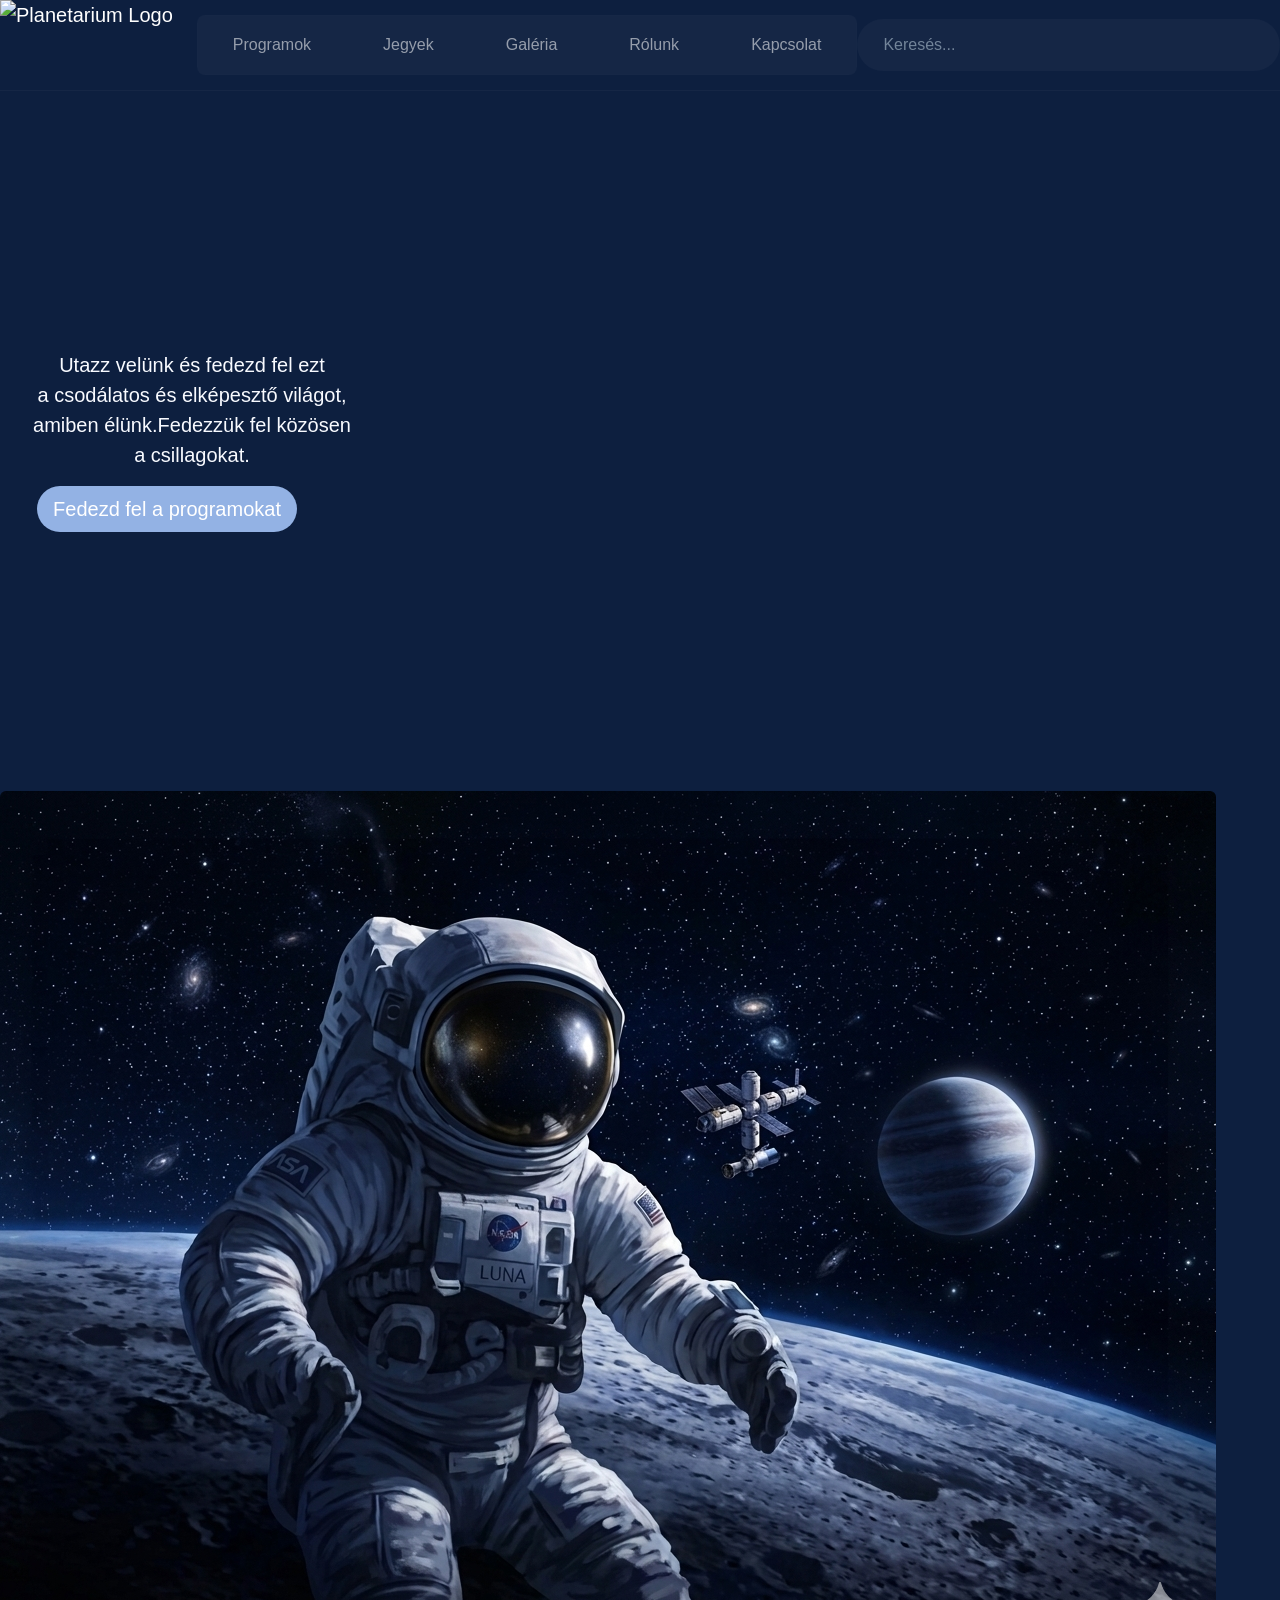
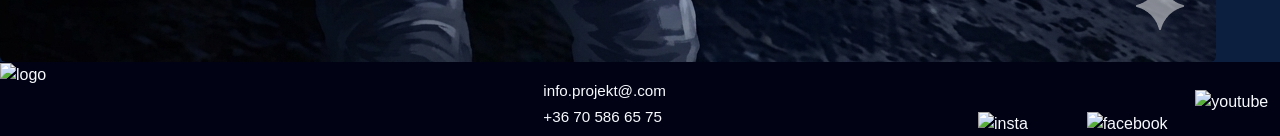
==== index.html @ 1b6577f7 "index" ====
<!DOCTYPE html>
<html lang="hu">
<head>
    <meta charset="UTF-8">
    <meta name="viewport" content="width=device-width, initial-scale=1.0">
    <meta http-equiv="X-UA-Compatible" content="ie=edge">
    <title>Planetarium - Fedezd fel az univerzumot</title>
    <link href="https://cdn.jsdelivr.net/npm/bootstrap@5.3.0/dist/css/bootstrap.min.css" rel="stylesheet">
    <link rel="stylesheet" href="header.css">
    <link rel="stylesheet" href="footer.css">
    <link rel="stylesheet" href="index.css">
    <style>
       
    </style>
</head>
<body>


<header class="site-header">
    <nav class="navbar navbar-expand-xl navbar-dark custom-navbar py-0">
        <div class="container-fluid px-0">
            
            <a class="navbar-brand me-4 py-0" href="index.html">
                <img src="logo.png" alt="Planetarium Logo" class="logo-img">
            </a>

            <button class="navbar-toggler" type="button" data-bs-toggle="collapse" data-bs-target="#planetariumNav" aria-controls="planetariumNav" aria-expanded="false" aria-label="Toggle navigation">
                <span class="navbar-toggler-icon"></span>
            </button>

            <div class="collapse navbar-collapse" id="planetariumNav">
                
                <ul class="navbar-nav nav-block-links me-auto mb-3 mb-xl-0">
                    <li class="nav-item">
                        <a class="nav-link" href="programok.html">Programok</a>
                    </li>
                    <li class="nav-item">
                        <a class="nav-link" href="jegyek.html">Jegyek</a>
                    </li>
                    <li class="nav-item">
                        <a class="nav-link" href="galéria.html">Galéria</a>
                    </li>
                    <li class="nav-item">
                        <a class="nav-link" href="rólunk.html">Rólunk</a>
                    </li>
                    <li class="nav-item">
                        <a class="nav-link" href="kapcsolat.html">Kapcsolat</a>
                    </li>
                </ul>

                <form class="d-flex search-block" role="search">
                    <input class="form-control custom-search-input" type="search" placeholder="Keresés..." aria-label="Search">
                </form>

            </div>
            
        </div>
    </nav>
</header>
<div>
    <div class="container-fluid"  id="hero"> 
        <div class="row">
            <div class="col-lg-6" id="hero-text">  
                <p class="lead">Utazz velünk és fedezd fel ezt <br> a csodálatos és elképesztő világot,<br> amiben élünk.Fedezzük fel közösen <br> a csillagokat.</p>
                <a href="programok.html" class="btn btn-primary btn-lg" id="gomb">Fedezd fel a programokat</a>
            </div>
            <div class="col-lg-6">
                
            </div>
        </div>
    </div>
</div>
<div>

<img src="imgek/urhajos.png" alt="Planetarium" class="img-fluid rounded" id="kép">

</div>


<footer>
    <div class="row">
        <div class="col-lg-5">
            <img src="logo.png" alt="logo" style="height: 135px;">
        </div>
        <div class="col-lg-4">
            <h1 style="color: #F8FAFF; margin-top: 20px; font-size: 0.95rem;">info.projekt@.com</h1>
            <h1 style="color: #F8FAFF; font-size: 0.95rem;">+36 70 586 65 75</h1>
        </div>
        <div class="col-lg-1">
            <img src="Weboldal/insta.png" alt="insta" style="height: 80px; margin-top: 50px;">
        </div>
        <div class="col-lg-1">
            <img src="Weboldal/facebook.png" alt="facebook" style="height: 80px; margin-top: 50px;">
        </div>
        <div class="col-lg-1">
            <img src="Weboldal/youtube.png" alt="youtube" style="height: 120px; margin-top: 28px;">
        </div>
    </div>
</footer>

<script src="https://cdn.jsdelivr.net/npm/bootstrap@5.3.0/dist/js/bootstrap.bundle.min.js"></script>
</body>
</html>
---- header.css ----
.site-header {
    background-color: #0D1F3F ; 
    width: 100%;
}

.custom-navbar {
    padding-top: 0.75rem;
    padding-bottom: 0.75rem;
    border-bottom: 1px solid rgba(255, 255, 255, 0.03);
}


.logo-img {
    height: 90px;
    width: auto;
    display: block;
}


.nav-block-links {
    background-color: rgba(255, 255, 255, 0.03);
    padding: 10px 28px;
    border-radius: 8px;
    display: flex;
    align-items: center;
    gap: 3.5rem;
    box-shadow: inset 0 0 0 1px rgba(255,255,255,0.005);
}f9 


.custom-navbar .navbar-nav .nav-link {
    color: #9FB0C8;
    font-size: 1.1rem;
    font-weight: 500;
    transition: color 0.18s ease-in-out, background 0.18s ease-in-out;
    padding: 0.4rem 0.6rem;
    border-radius: 6px;
}

.custom-navbar .navbar-nav .nav-link:hover {
    color: #ffffff;
}


.search-block {
    background-color: rgba(255, 255, 255, 0.03);
    padding: 8px 16px;
    border-radius: 40px;
    width: 100%;
    max-width: 500px;
}


.custom-search-input {
    background: transparent !important;
    border: none !important;
    color: #ffffff !important;
    font-size: 1rem;
    box-shadow: none !important;
    padding-left: 10px;
}


.custom-search-input::placeholder {
    color: #728499;
    opacity: 1;
}


@media (max-width: 1199.98px) {
    .navbar-collapse {
        padding-top: 1.5rem;
    }
    
    
    .nav-block-links {
        background-color: transparent;
        flex-direction: column;
        gap: 1rem;
        padding: 0;
        margin-bottom: 1.5rem;
    }
    
    .search-block {
        max-width: 100%;
        background-color: rgba(255, 255, 255, 0.06);
    }
}

/* Remove default body margin so navbar content can sit flush */
body {
    margin: 0;
}
---- footer.css ----
body {
    display: flex;
    flex-direction: column;
    min-height: 100vh; 
    margin: 0;
}


footer {
    margin-top: auto;
    background-color: #010314;
    width: 100%;
    overflow-x: hidden; 
}

#logofoot {
    height: 100px; 
    width: auto;
}

.infoka, .infokb {
    color: #F8FAFF;
    font-size: 25px; 
    margin: 0; 
    line-height: 1.5;
}

#minket {
    color: #F8FAFF;
    font-size: 25px;
    margin-bottom: 8px; 
}

.ify {
    height: 45px; 
    margin-left: 12px; 
}
---- index.css ----
body {
            margin: 0;
            padding: 0;
            background-color: #0D1F3F;
            color: #F8FAFF;
            font-family: 'Segoe UI', Tahoma, Geneva, Verdana, sans-serif;
        }

#gomb{
    background-color: #93B2E4;
    border: #93B2E4;
    border-radius: 25px;
    margin-right: 50px;
}
#hero{
    width: 100%;
    background-image: url(imgek/fohatter.png); 
    background-size: cover;
    position: relative;
    height: 700px;
    background-position: center center;
    background-repeat: no-repeat;

}
#hero.container{
    margin: 0 !important;
    padding: 0 !important;
    width: 100% !important;
}
#hero-text{
    position: absolute;
    top: 50%;
    left: 15%;
    transform: translate(-50%, -50%);
    text-align: center;
    color: #F8FAFF;

}
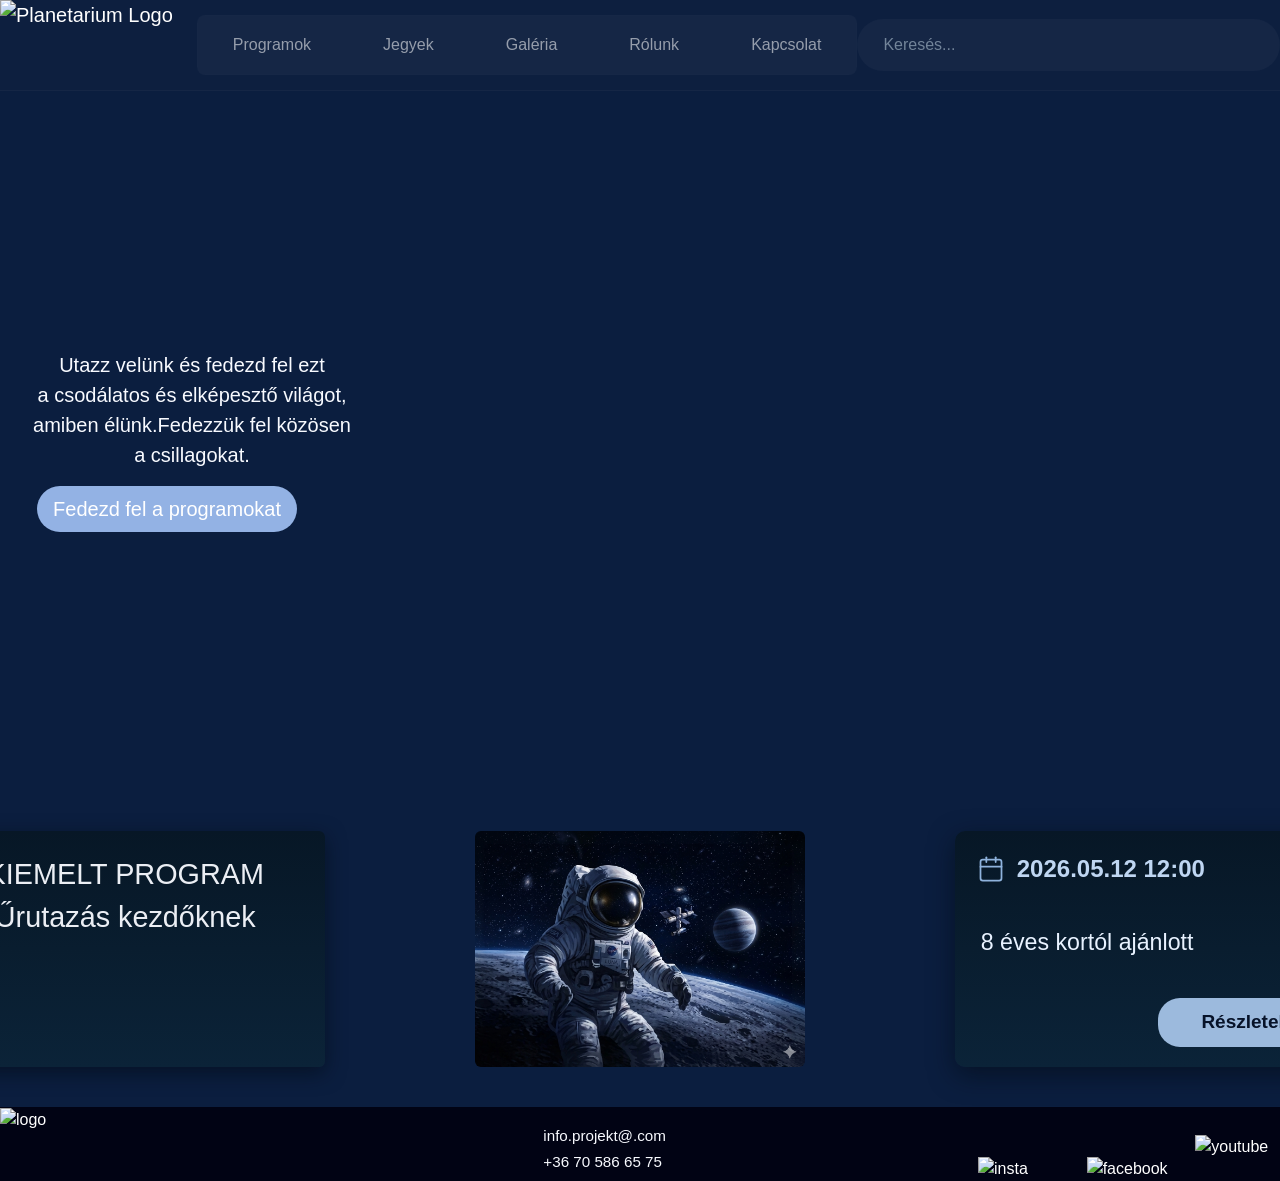
==== commit d61d7376: "html" ====
--- a/index.html
+++ b/index.html
@@ -70,10 +70,22 @@
         </div>
     </div>
 </div>
-<div>
-
-<img src="imgek/urhajos.png" alt="Planetarium" class="img-fluid rounded" id="kép">
-
+<div class="image-wrapper">
+    <div class="badge-left">
+        <div class="badge-sub">KIEMELT PROGRAM</div>
+        <div class="badge-sub">Űrutazás kezdőknek</div>
+    </div>
+    <img src="imgek/urhajos.png" alt="Planetarium" class="img-fluid rounded" id="kép">
+        <div class="badge-right">
+            <div class="badge-right-top">
+                <svg class="calendar-icon" xmlns="http://www.w3.org/2000/svg" width="28" height="28" viewBox="0 0 24 24" fill="none" stroke="#8FB3DD" stroke-width="1.5" stroke-linecap="round" stroke-linejoin="round"><rect x="3" y="4" width="18" height="18" rx="2" ry="2"></rect><line x1="16" y1="2" x2="16" y2="6"></line><line x1="8" y1="2" x2="8" y2="6"></line><line x1="3" y1="10" x2="21" y2="10"></line></svg>
+                <div class="badge-right-date">2026.05.12 12:00</div>
+            </div>
+            <div class="badge-right-body">8 éves kortól ajánlott</div>
+            <div class="badge-right-bottom">
+                <a href="programok.html" class="detail-btn">Részletek</a>
+            </div>
+        </div>
 </div>
 
 
--- a/index.css
+++ b/index.css
@@ -35,4 +35,206 @@
     text-align: center;
     color: #F8FAFF;
 
+}
+.image-wrapper{
+    position: relative;
+    width: fit-content;
+    margin: 40px auto;
+}
+
+#kép{
+    display: block;
+    height: 236px;
+    width: auto;
+}
+
+.badge-left{
+    position: absolute;
+    left: -550px;
+    top: 50%;
+    transform: translateY(-50%);
+    background: linear-gradient(180deg, #071726 0%, #0b2338 100%);
+    padding: 22px 28px;
+    color: #F8FAFF;
+    text-align: center;
+    border-radius: 6px;
+    box-shadow: 0 6px 20px rgba(3,12,22,0.6);
+    min-width: 400px;
+    height: 236px;
+}
+.badge-left .badge-title{
+    font-weight: 700;
+    letter-spacing: 2px;
+    margin-bottom: 6px;
+    font-size: 2.05rem;
+}
+.badge-left .badge-sub{
+    font-size: 1.80rem;
+    opacity: 0.95;
+}
+
+/* Right side overlay card */
+.badge-right{
+    position: absolute;
+    right: -550px;
+    top: 50%;
+    transform: translateY(-50%);
+    background: linear-gradient(180deg, #071726 0%, #0b2338 100%);
+    padding: 20px 22px;
+    color: #F8FAFF;
+    border-radius: 10px;
+    box-shadow: 0 8px 26px rgba(3,12,22,0.6);
+    width: 400px;
+    height: 236px;
+    display: flex;
+    flex-direction: column;
+    justify-content: space-between;
+    align-items: center;
+}
+.badge-right-top{
+    display: flex;
+    gap: 12px;
+    align-items: center;
+    width: 100%;
+}
+.calendar-icon{flex:0 0 28px}
+.badge-right-date{
+    color: #BFD6F2;
+    font-weight: 600;
+    font-size: 1.5rem;
+}
+.badge-right-body{
+    color: #E8F2FF;
+    font-size: 1.45rem;
+    text-align: left;
+    width: 100%;
+    padding: 6px 4px;
+}
+.detail-btn{
+    display: inline-flex;
+    justify-content: center;
+    align-items: center;
+    text-align: center;
+    background-color: #93B2E4;
+    color: #f0f1f3;
+    padding: 10px 22px;
+    border-radius: 22px;
+    text-decoration: none;
+    font-weight: 600;    font-size: 19px;    margin: 0;
+    width: 175px;
+}
+
+.badge-right-bottom{
+    width: 100%;
+    display: flex;
+    justify-content: flex-end;
+}
+
+@media (max-width: 900px){
+    .badge-left{
+        position: static;
+        transform: none;
+        margin-bottom: 12px;
+        left: 0;
+        width: auto;
+    }
+    .image-wrapper{display:block; text-align:center}
+    .badge-right{position: static; transform:none; margin-top:12px; right:0; width:auto}
+    .badge-right-top{flex-direction:row; gap:8px}
+    .badge-right-top .detail-btn{margin-left:8px}
+}
+/* Globális háttérszín az oldalnak */
+body {
+    background-color: #0b1e3f; /* Képen látható sötétkék alap */
+    color: #ffffff;
+    font-family: sans-serif;
+}
+
+/* Főcímek */
+.program-main-title {
+    font-size: 2.5rem;
+    font-weight: 500;
+    letter-spacing: 2px;
+    color: #ffffff;
+    margin-bottom: 10px;
+}
+
+.program-subtitle {
+    color: #a2b7d4;
+    font-size: 1.1rem;
+}
+
+/* Program Kártyák alapstílusa */
+.program-card {
+    background-color: #071329; /* Sötétebb kártya háttér */
+    border: 1px solid rgba(143, 179, 221, 0.15);
+    border-radius: 12px;
+    box-shadow: 0 4px 20px rgba(0, 0, 0, 0.4);
+    transition: transform 0.2s ease;
+}
+
+.program-card:hover {
+    transform: translateY(-2px);
+}
+
+/* Kártyán belüli képek méretezése */
+.program-image img {
+    width: 240px;
+    height: 140px;
+    object-fit: cover;
+    display: block;
+}
+
+/* Szövegek a kártyán belül */
+.program-info h2 {
+    font-size: 1.4rem;
+    color: #ffffff;
+    font-weight: 500;
+    margin-bottom: 8px;
+}
+
+.program-info p {
+    color: #9cb3d0;
+    font-size: 0.95rem;
+    margin-bottom: 0;
+}
+
+/* Meta adatok (időpont, korhatár) */
+.meta-item {
+    color: #ffffff;
+    font-size: 0.95rem;
+}
+
+/* Világoskék "Tovább" gomb */
+.detail-btn {
+    background-color: #9cbadd;
+    color: #071329 !important;
+    font-weight: bold;
+    text-decoration: none;
+    display: inline-block;
+    transition: background-color 0.2s ease, transform 0.1s ease;
+}
+
+.detail-btn:hover {
+    background-color: #b7cfe7;
+    transform: scale(1.03);
+}
+
+/* Reszponzív nézet mobilra */
+@media (max-width: 767.98px) {
+    .program-card {
+        flex-direction: column !important;
+        text-align: center;
+    }
+    .program-image img {
+        width: 100%;
+        max-width: 280px;
+        height: auto;
+    }
+    .program-meta {
+        justify-content: center;
+    }
+    .w-100-mobile {
+        width: 100%;
+    }
 }
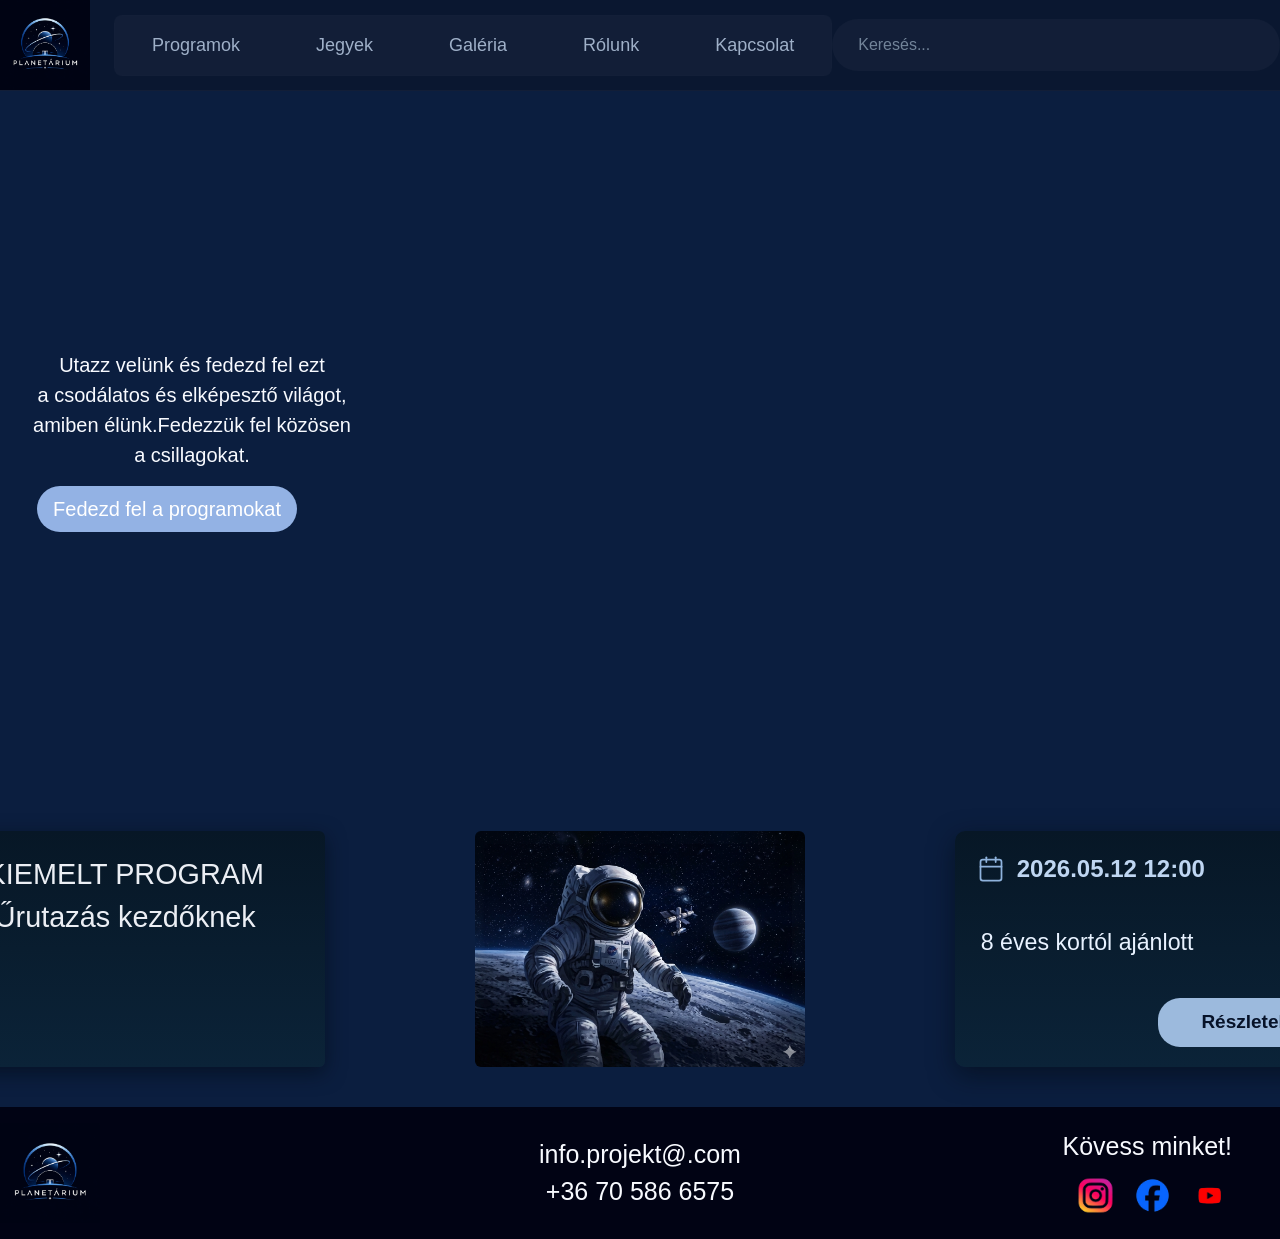
==== commit f0cbdbcc: "Add files via upload" ====
--- a/index.html
+++ b/index.html
@@ -9,54 +9,52 @@
     <link rel="stylesheet" href="header.css">
     <link rel="stylesheet" href="footer.css">
     <link rel="stylesheet" href="index.css">
-    <style>
-       
-    </style>
 </head>
 <body>
 
 
-<header class="site-header">
-    <nav class="navbar navbar-expand-xl navbar-dark custom-navbar py-0">
-        <div class="container-fluid px-0">
-            
-            <a class="navbar-brand me-4 py-0" href="index.html">
-                <img src="logo.png" alt="Planetarium Logo" class="logo-img">
-            </a>
+    <header class="site-header">
+        <nav class="navbar navbar-expand-xl navbar-dark custom-navbar py-0">
+            <div class="container-fluid px-0 fekbar">
+                
+                <a class="navbar-brand me-4 py-0" href="index.html">
+                    <img src="imgek/logo.png" alt="Planetarium Logo" class="logo-img">
+                </a>
+    
+                <button class="navbar-toggler" type="button" data-bs-toggle="collapse" data-bs-target="#planetariumNav" aria-controls="planetariumNav" aria-expanded="false" aria-label="Toggle navigation">
+                    <span class="navbar-toggler-icon"></span>
+                </button>
+    
+                <div class="collapse navbar-collapse" id="planetariumNav">
+                    
+                    <ul class="navbar-nav nav-block-links me-auto mb-3 mb-xl-0 navbarkicsi">
+                        <li class="nav-item">
+                            <a class="nav-link" href="programok.html">Programok</a>
+                        </li>
+                        <li class="nav-item">
+                            <a class="nav-link" href="jegyek.html">Jegyek</a>
+                        </li>
+                        <li class="nav-item">
+                            <a class="nav-link" href="galéria.html">Galéria</a>
+                        </li>
+                        <li class="nav-item">
+                            <a class="nav-link" href="rólunk.html">Rólunk</a>
+                        </li>
+                        <li class="nav-item">
+                            <a class="nav-link" href="kapcsolat.html">Kapcsolat</a>
+                        </li>
+                    </ul>
+    
+                    <form class="d-flex search-block kereso" role="search">
+                        <input class="form-control custom-search-input" type="search" placeholder="Keresés..." aria-label="Search">
+                    </form>
+    
+                </div>
+                
+            </div>
+        </nav>
+    </header>
 
-            <button class="navbar-toggler" type="button" data-bs-toggle="collapse" data-bs-target="#planetariumNav" aria-controls="planetariumNav" aria-expanded="false" aria-label="Toggle navigation">
-                <span class="navbar-toggler-icon"></span>
-            </button>
-
-            <div class="collapse navbar-collapse" id="planetariumNav">
-                
-                <ul class="navbar-nav nav-block-links me-auto mb-3 mb-xl-0">
-                    <li class="nav-item">
-                        <a class="nav-link" href="programok.html">Programok</a>
-                    </li>
-                    <li class="nav-item">
-                        <a class="nav-link" href="jegyek.html">Jegyek</a>
-                    </li>
-                    <li class="nav-item">
-                        <a class="nav-link" href="galéria.html">Galéria</a>
-                    </li>
-                    <li class="nav-item">
-                        <a class="nav-link" href="rólunk.html">Rólunk</a>
-                    </li>
-                    <li class="nav-item">
-                        <a class="nav-link" href="kapcsolat.html">Kapcsolat</a>
-                    </li>
-                </ul>
-
-                <form class="d-flex search-block" role="search">
-                    <input class="form-control custom-search-input" type="search" placeholder="Keresés..." aria-label="Search">
-                </form>
-
-            </div>
-            
-        </div>
-    </nav>
-</header>
 <div>
     <div class="container-fluid"  id="hero"> 
         <div class="row">
@@ -89,24 +87,27 @@
 </div>
 
 
-<footer>
-    <div class="row">
-        <div class="col-lg-5">
-            <img src="logo.png" alt="logo" style="height: 135px;">
+<footer class="mt-auto py-4 py-lg-3 footervoltam">
+    <div class="row align-items-center m-0 g-0 text-center text-lg-start">
+        
+        <div class="col-12 col-lg-4 p-0 mb-4 mb-lg-0">
+            <a href="index.html"><img src="imgek/logo.png" alt="logo" id="logofoot"></a>
         </div>
-        <div class="col-lg-4">
-            <h1 style="color: #F8FAFF; margin-top: 20px; font-size: 0.95rem;">info.projekt@.com</h1>
-            <h1 style="color: #F8FAFF; font-size: 0.95rem;">+36 70 586 65 75</h1>
+
+        <div class="col-12 col-lg-4 text-center mb-4 mb-lg-0">
+            <div class="infoka">info.projekt@.com</div>
+            <div class="infokb">+36 70 586 6575</div>
         </div>
-        <div class="col-lg-1">
-            <img src="Weboldal/insta.png" alt="insta" style="height: 80px; margin-top: 50px;">
+
+        <div class="col-12 col-lg-4 text-lg-end pe-lg-5">
+            <div id="minket">Kövess minket!</div> 
+            <div class="social-icons d-flex justify-content-center justify-content-lg-end">
+                <a href="https://www.instagram.com/rlevi"><img src="imgek/insta.png" alt="insta" class="ify"></a>
+                <a href="https://www.facebook.com/levente.roka.79"><img src="imgek/facebook.png" alt="facebook" class="ify"></a>
+                <a href="https://www.youtube.com/@aijsiYT"><img src="imgek/youtube.png" alt="youtube" class="ify"></a>
+            </div>
         </div>
-        <div class="col-lg-1">
-            <img src="Weboldal/facebook.png" alt="facebook" style="height: 80px; margin-top: 50px;">
-        </div>
-        <div class="col-lg-1">
-            <img src="Weboldal/youtube.png" alt="youtube" style="height: 120px; margin-top: 28px;">
-        </div>
+
     </div>
 </footer>
 
--- a/header.css
+++ b/header.css
@@ -1,12 +1,12 @@
 
 .site-header {
-    background-color: #0D1F3F ; 
+    background-color: #0A1730 ; 
     width: 100%;
 }
 
 .custom-navbar {
-    padding-top: 0.75rem;
-    padding-bottom: 0.75rem;
+    padding-top: 12px;
+    padding-bottom: 12px;
     border-bottom: 1px solid rgba(255, 255, 255, 0.03);
 }
 
@@ -24,17 +24,17 @@
     border-radius: 8px;
     display: flex;
     align-items: center;
-    gap: 3.5rem;
+    gap: 56px;
     box-shadow: inset 0 0 0 1px rgba(255,255,255,0.005);
-}f9 
+}
 
 
 .custom-navbar .navbar-nav .nav-link {
     color: #9FB0C8;
-    font-size: 1.1rem;
+    font-size: 18px;
     font-weight: 500;
     transition: color 0.18s ease-in-out, background 0.18s ease-in-out;
-    padding: 0.4rem 0.6rem;
+    padding: 7px 10px;
     border-radius: 6px;
 }
 
@@ -56,7 +56,7 @@
     background: transparent !important;
     border: none !important;
     color: #ffffff !important;
-    font-size: 1rem;
+    font-size: 16őx;
     box-shadow: none !important;
     padding-left: 10px;
 }
@@ -70,16 +70,16 @@
 
 @media (max-width: 1199.98px) {
     .navbar-collapse {
-        padding-top: 1.5rem;
+        padding-top: 24px;
     }
     
     
     .nav-block-links {
         background-color: transparent;
         flex-direction: column;
-        gap: 1rem;
+        gap: 16px;
         padding: 0;
-        margin-bottom: 1.5rem;
+        margin-bottom: 24px;
     }
     
     .search-block {
@@ -88,7 +88,6 @@
     }
 }
 
-/* Remove default body margin so navbar content can sit flush */
 body {
     margin: 0;
 }
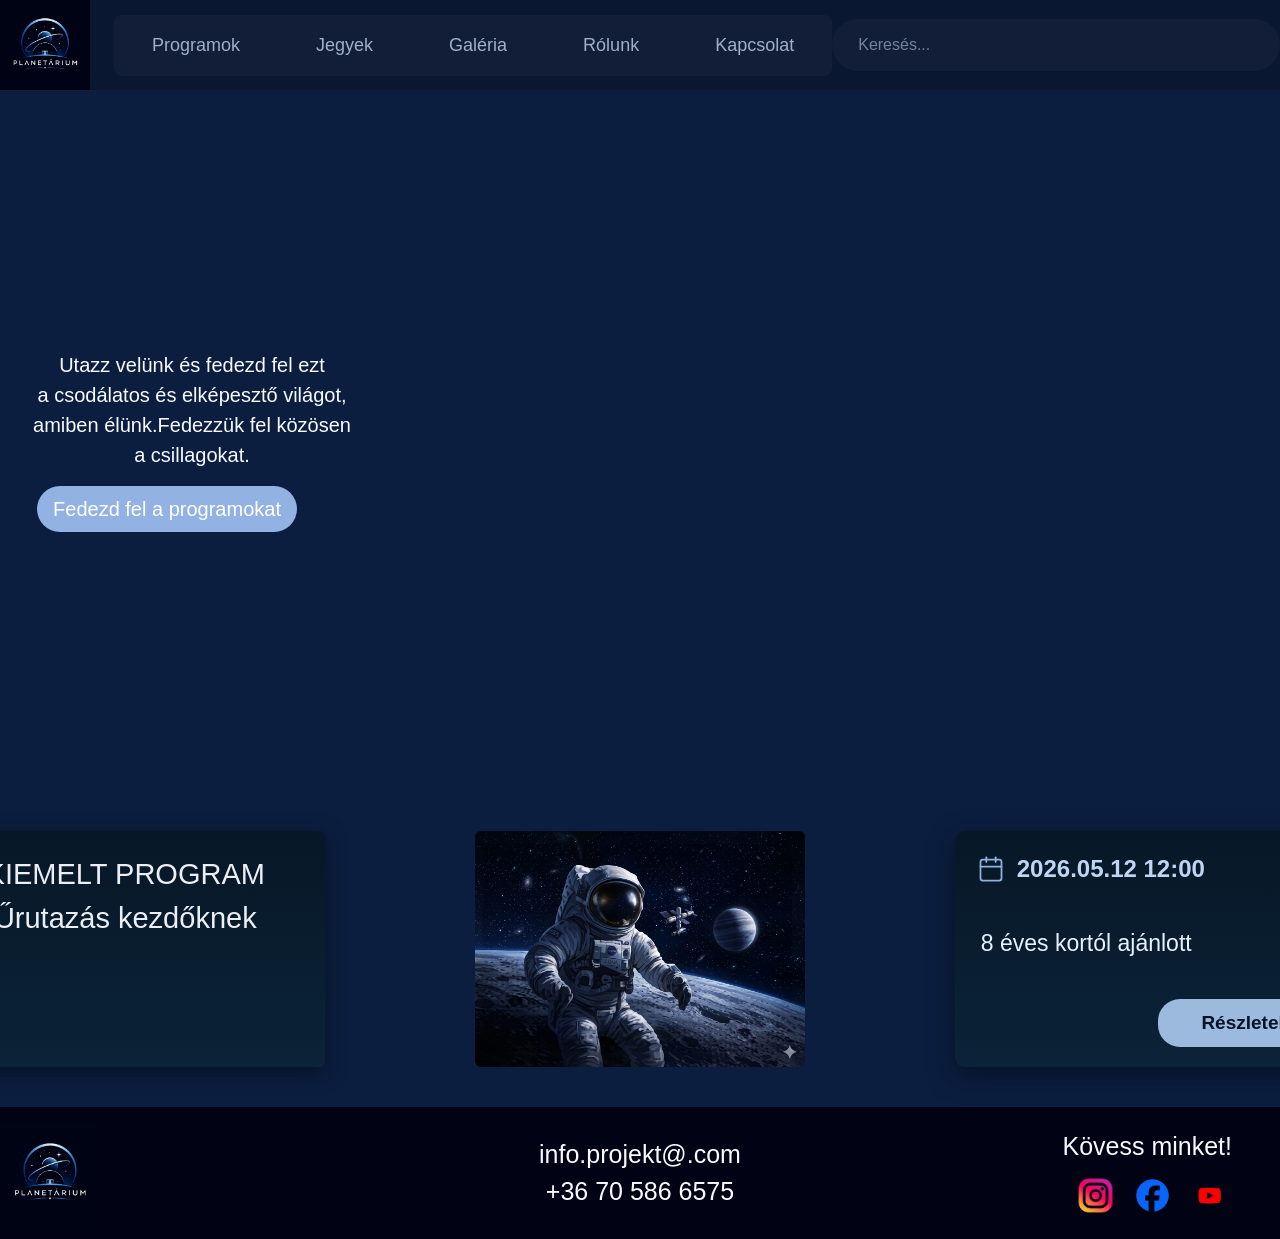
==== commit c4948928: "Add files via upload" ====
--- a/index.html
+++ b/index.html
@@ -35,10 +35,10 @@
                             <a class="nav-link" href="jegyek.html">Jegyek</a>
                         </li>
                         <li class="nav-item">
-                            <a class="nav-link" href="galéria.html">Galéria</a>
+                            <a class="nav-link" href="galeria.html">Galéria</a>
                         </li>
                         <li class="nav-item">
-                            <a class="nav-link" href="rólunk.html">Rólunk</a>
+                            <a class="nav-link" href="rolunk.html">Rólunk</a>
                         </li>
                         <li class="nav-item">
                             <a class="nav-link" href="kapcsolat.html">Kapcsolat</a>
--- a/index.css
+++ b/index.css
@@ -66,14 +66,14 @@
     font-weight: 700;
     letter-spacing: 2px;
     margin-bottom: 6px;
-    font-size: 2.05rem;
+    font-size: 33px;
 }
 .badge-left .badge-sub{
-    font-size: 1.80rem;
+    font-size: 29px;
     opacity: 0.95;
 }
 
-/* Right side overlay card */
+
 .badge-right{
     position: absolute;
     right: -550px;
@@ -101,11 +101,11 @@
 .badge-right-date{
     color: #BFD6F2;
     font-weight: 600;
-    font-size: 1.5rem;
+    font-size: 24px;
 }
 .badge-right-body{
     color: #E8F2FF;
-    font-size: 1.45rem;
+    font-size: 23px;
     text-align: left;
     width: 100%;
     padding: 6px 4px;
@@ -143,16 +143,16 @@
     .badge-right-top{flex-direction:row; gap:8px}
     .badge-right-top .detail-btn{margin-left:8px}
 }
-/* Globális háttérszín az oldalnak */
+
 body {
-    background-color: #0b1e3f; /* Képen látható sötétkék alap */
+    background-color: #0b1e3f; 
     color: #ffffff;
     font-family: sans-serif;
 }
 
-/* Főcímek */
+
 .program-main-title {
-    font-size: 2.5rem;
+    font-size: 40px;
     font-weight: 500;
     letter-spacing: 2px;
     color: #ffffff;
@@ -161,12 +161,12 @@
 
 .program-subtitle {
     color: #a2b7d4;
-    font-size: 1.1rem;
-}
-
-/* Program Kártyák alapstílusa */
+    font-size: 18px;
+}
+
+
 .program-card {
-    background-color: #071329; /* Sötétebb kártya háttér */
+    background-color: #071329; 
     border: 1px solid rgba(143, 179, 221, 0.15);
     border-radius: 12px;
     box-shadow: 0 4px 20px rgba(0, 0, 0, 0.4);
@@ -177,7 +177,7 @@
     transform: translateY(-2px);
 }
 
-/* Kártyán belüli képek méretezése */
+
 .program-image img {
     width: 240px;
     height: 140px;
@@ -185,9 +185,9 @@
     display: block;
 }
 
-/* Szövegek a kártyán belül */
+
 .program-info h2 {
-    font-size: 1.4rem;
+    font-size: 22px;
     color: #ffffff;
     font-weight: 500;
     margin-bottom: 8px;
@@ -195,17 +195,17 @@
 
 .program-info p {
     color: #9cb3d0;
-    font-size: 0.95rem;
+    font-size: 15px;
     margin-bottom: 0;
 }
 
-/* Meta adatok (időpont, korhatár) */
+
 .meta-item {
     color: #ffffff;
-    font-size: 0.95rem;
-}
-
-/* Világoskék "Tovább" gomb */
+    font-size: 15px;
+}
+
+
 .detail-btn {
     background-color: #9cbadd;
     color: #071329 !important;
@@ -220,7 +220,7 @@
     transform: scale(1.03);
 }
 
-/* Reszponzív nézet mobilra */
+ 
 @media (max-width: 767.98px) {
     .program-card {
         flex-direction: column !important;
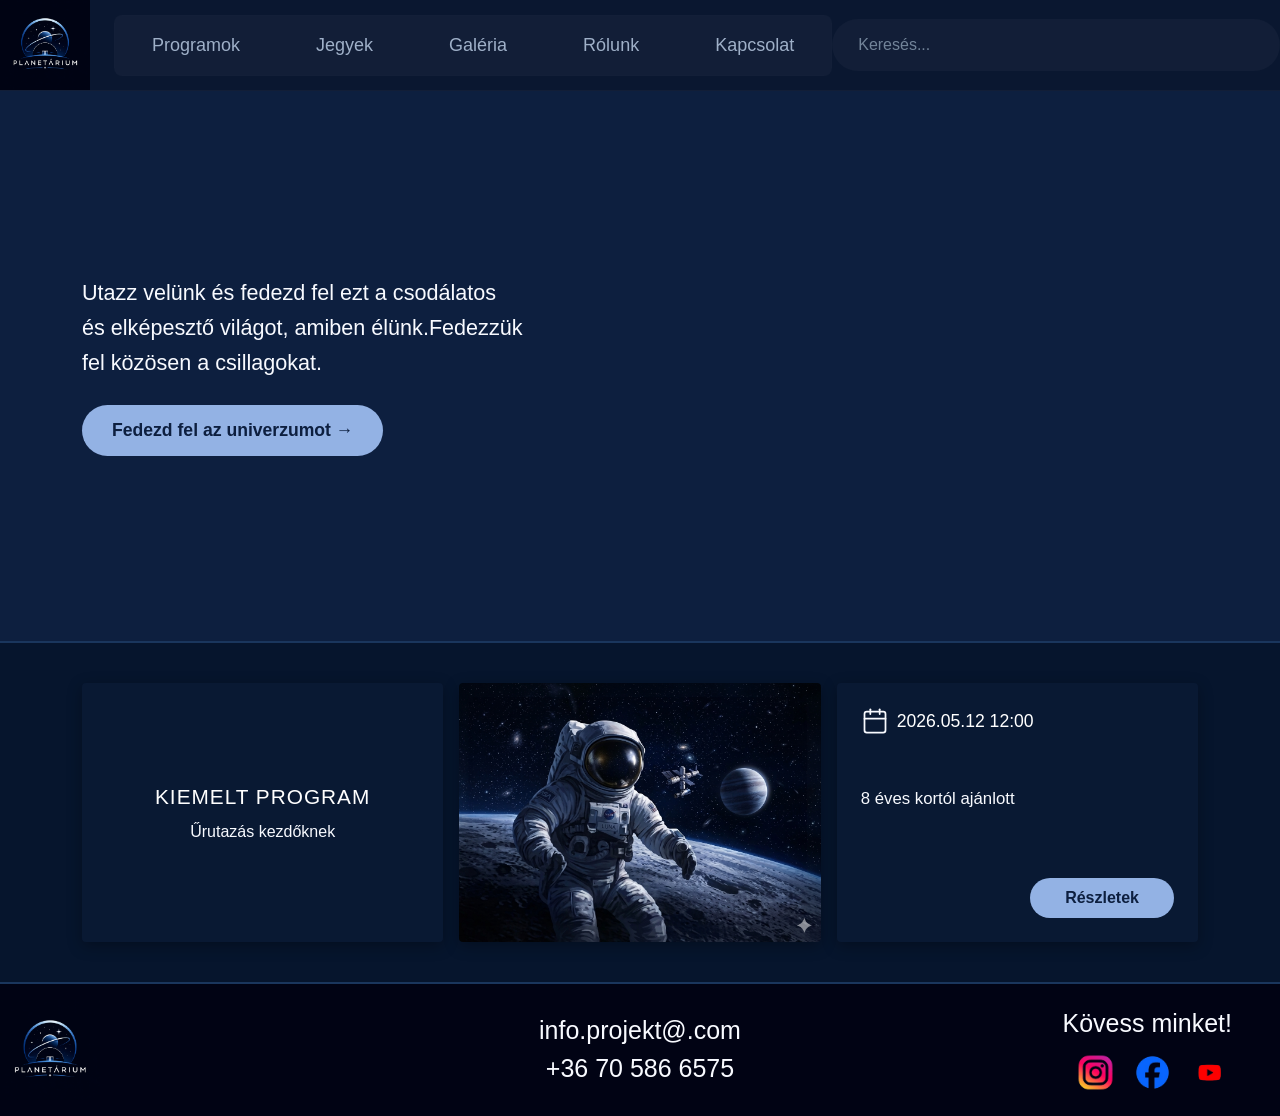
==== commit 9ec8ed99: "Add files via upload" ====
--- a/index.html
+++ b/index.html
@@ -54,39 +54,50 @@
             </div>
         </nav>
     </header>
-
-<div>
-    <div class="container-fluid"  id="hero"> 
-        <div class="row">
-            <div class="col-lg-6" id="hero-text">  
-                <p class="lead">Utazz velünk és fedezd fel ezt <br> a csodálatos és elképesztő világot,<br> amiben élünk.Fedezzük fel közösen <br> a csillagokat.</p>
-                <a href="programok.html" class="btn btn-primary btn-lg" id="gomb">Fedezd fel a programokat</a>
-            </div>
-            <div class="col-lg-6">
-                
+<div id="hero"> 
+    <div class="container h-100 d-flex align-items-center">
+        <div class="row w-100">
+            <div class="col-12 col-md-8 col-lg-5 text-start" id="hero-text">  
+                <p class="lead">Utazz velünk és fedezd fel ezt a csodálatos és elképesztő világot, amiben élünk.Fedezzük fel közösen a csillagokat.</p>
+                <a href="programok.html" class="btn btn-primary" id="gomb">Fedezd fel az univerzumot &rarr;</a>
             </div>
         </div>
     </div>
 </div>
-<div class="image-wrapper">
-    <div class="badge-left">
-        <div class="badge-sub">KIEMELT PROGRAM</div>
-        <div class="badge-sub">Űrutazás kezdőknek</div>
+
+<div class="kiemelt-section">
+    <div class="container">
+        <div class="row align-items-stretch g-3 justify-content-center">
+            
+            <div class="col-12 col-md-4">
+                <div class="kiemelt-card d-flex flex-column justify-content-center text-center p-4 h-100">
+                    <div class="badge-title">KIEMELT PROGRAM</div>
+                    <div class="badge-subtitle">Űrutazás kezdőknek</div>
+                </div>
+            </div>
+            
+            <div class="col-12 col-md-4">
+                <div class="kiemelt-card-img h-100">
+                    <img src="imgek/urhajos.png" alt="Planetarium" class="img-fluid w-100 h-100 object-fit-cover">
+                </div>
+            </div>
+            
+            <div class="col-12 col-md-4">
+                <div class="kiemelt-card d-flex flex-column justify-content-between p-4 h-100">
+                    <div class="badge-right-top d-flex align-items-center gap-2">
+                        <svg class="calendar-icon" xmlns="http://www.w3.org/2000/svg" width="28" height="28" viewBox="0 0 24 24" fill="none" stroke="#F8FAFF" stroke-width="1.5" stroke-linecap="round" stroke-linejoin="round"><rect x="3" y="4" width="18" height="18" rx="2" ry="2"></rect><line x1="16" y1="2" x2="16" y2="6"></line><line x1="8" y1="2" x2="8" y2="6"></line><line x1="3" y1="10" x2="21" y2="10"></line></svg>
+                        <span class="badge-right-date">2026.05.12 12:00</span>
+                    </div>
+                    <div class="badge-right-body my-3"><p>8 éves kortól ajánlott</p></div>
+                    <div class="d-flex justify-content-end">
+                        <a href="programok.html" class="detail-btn">Részletek</a>
+                    </div>
+                </div>
+            </div>
+
+        </div>
     </div>
-    <img src="imgek/urhajos.png" alt="Planetarium" class="img-fluid rounded" id="kép">
-        <div class="badge-right">
-            <div class="badge-right-top">
-                <svg class="calendar-icon" xmlns="http://www.w3.org/2000/svg" width="28" height="28" viewBox="0 0 24 24" fill="none" stroke="#8FB3DD" stroke-width="1.5" stroke-linecap="round" stroke-linejoin="round"><rect x="3" y="4" width="18" height="18" rx="2" ry="2"></rect><line x1="16" y1="2" x2="16" y2="6"></line><line x1="8" y1="2" x2="8" y2="6"></line><line x1="3" y1="10" x2="21" y2="10"></line></svg>
-                <div class="badge-right-date">2026.05.12 12:00</div>
-            </div>
-            <div class="badge-right-body">8 éves kortól ajánlott</div>
-            <div class="badge-right-bottom">
-                <a href="programok.html" class="detail-btn">Részletek</a>
-            </div>
-        </div>
 </div>
-
-
 <footer class="mt-auto py-4 py-lg-3 footervoltam">
     <div class="row align-items-center m-0 g-0 text-center text-lg-start">
         
@@ -113,4 +124,4 @@
 
 <script src="https://cdn.jsdelivr.net/npm/bootstrap@5.3.0/dist/js/bootstrap.bundle.min.js"></script>
 </body>
-</html>
+</html>
--- a/index.css
+++ b/index.css
@@ -1,240 +1,128 @@
- body {
-            margin: 0;
-            padding: 0;
-            background-color: #0D1F3F;
-            color: #F8FAFF;
-            font-family: 'Segoe UI', Tahoma, Geneva, Verdana, sans-serif;
-        }
+body {
+    margin: 0;
+    padding: 0;
+    background-color: #0D1F3F;
+    color: #F8FAFF;
+    font-family: 'Segoe UI', Tahoma, Geneva, Verdana, sans-serif;
+}
 
-#gomb{
-    background-color: #93B2E4;
-    border: #93B2E4;
-    border-radius: 25px;
-    margin-right: 50px;
-}
-#hero{
+#hero {
     width: 100%;
-    background-image: url(imgek/fohatter.png); 
+    background-image: linear-gradient(rgba(13, 31, 63, 0.2), rgba(13, 31, 63, 0.5)), url('imgek/fohatter.png'); 
     background-size: cover;
-    position: relative;
-    height: 700px;
     background-position: center center;
     background-repeat: no-repeat;
-
-}
-#hero.container{
-    margin: 0 !important;
-    padding: 0 !important;
-    width: 100% !important;
-}
-#hero-text{
-    position: absolute;
-    top: 50%;
-    left: 15%;
-    transform: translate(-50%, -50%);
-    text-align: center;
-    color: #F8FAFF;
-
-}
-.image-wrapper{
+    height: 550px;
     position: relative;
-    width: fit-content;
-    margin: 40px auto;
 }
 
-#kép{
-    display: block;
-    height: 236px;
-    width: auto;
+#hero-text p {
+    font-size: 21.6px;
+    line-height: 1.6;
+    color: #F8FAFF;
+    margin-bottom: 25px;
+    max-width: 450px;
 }
 
-.badge-left{
-    position: absolute;
-    left: -550px;
-    top: 50%;
-    transform: translateY(-50%);
-    background: linear-gradient(180deg, #071726 0%, #0b2338 100%);
-    padding: 22px 28px;
-    color: #F8FAFF;
-    text-align: center;
-    border-radius: 6px;
-    box-shadow: 0 6px 20px rgba(3,12,22,0.6);
-    min-width: 400px;
-    height: 236px;
-}
-.badge-left .badge-title{
-    font-weight: 700;
-    letter-spacing: 2px;
-    margin-bottom: 6px;
-    font-size: 33px;
-}
-.badge-left .badge-sub{
-    font-size: 29px;
-    opacity: 0.95;
+#gomb {
+    background-color: #93B2E4;
+    border: none;
+    color: #0D1F3F !important;
+    font-weight: 600;
+    padding: 12px 30px;
+    border-radius: 50px;
+    font-size: 17.6px;
+    transition: all 0.3s ease;
+    display: inline-flex;
+    align-items: center;
+    text-decoration: none;
 }
 
-
-.badge-right{
-    position: absolute;
-    right: -550px;
-    top: 50%;
-    transform: translateY(-50%);
-    background: linear-gradient(180deg, #071726 0%, #0b2338 100%);
-    padding: 20px 22px;
-    color: #F8FAFF;
-    border-radius: 10px;
-    box-shadow: 0 8px 26px rgba(3,12,22,0.6);
-    width: 400px;
-    height: 236px;
-    display: flex;
-    flex-direction: column;
-    justify-content: space-between;
-    align-items: center;
-}
-.badge-right-top{
-    display: flex;
-    gap: 12px;
-    align-items: center;
-    width: 100%;
-}
-.calendar-icon{flex:0 0 28px}
-.badge-right-date{
-    color: #BFD6F2;
-    font-weight: 600;
-    font-size: 24px;
-}
-.badge-right-body{
-    color: #E8F2FF;
-    font-size: 23px;
-    text-align: left;
-    width: 100%;
-    padding: 6px 4px;
-}
-.detail-btn{
-    display: inline-flex;
-    justify-content: center;
-    align-items: center;
-    text-align: center;
-    background-color: #93B2E4;
-    color: #f0f1f3;
-    padding: 10px 22px;
-    border-radius: 22px;
-    text-decoration: none;
-    font-weight: 600;    font-size: 19px;    margin: 0;
-    width: 175px;
-}
-
-.badge-right-bottom{
-    width: 100%;
-    display: flex;
-    justify-content: flex-end;
-}
-
-@media (max-width: 900px){
-    .badge-left{
-        position: static;
-        transform: none;
-        margin-bottom: 12px;
-        left: 0;
-        width: auto;
-    }
-    .image-wrapper{display:block; text-align:center}
-    .badge-right{position: static; transform:none; margin-top:12px; right:0; width:auto}
-    .badge-right-top{flex-direction:row; gap:8px}
-    .badge-right-top .detail-btn{margin-left:8px}
-}
-
-body {
-    background-color: #0b1e3f; 
-    color: #ffffff;
-    font-family: sans-serif;
-}
-
-
-.program-main-title {
-    font-size: 40px;
-    font-weight: 500;
-    letter-spacing: 2px;
-    color: #ffffff;
-    margin-bottom: 10px;
-}
-
-.program-subtitle {
-    color: #a2b7d4;
-    font-size: 18px;
-}
-
-
-.program-card {
-    background-color: #071329; 
-    border: 1px solid rgba(143, 179, 221, 0.15);
-    border-radius: 12px;
-    box-shadow: 0 4px 20px rgba(0, 0, 0, 0.4);
-    transition: transform 0.2s ease;
-}
-
-.program-card:hover {
+#gomb:hover {
+    background-color: #b3ccf5;
     transform: translateY(-2px);
 }
 
-
-.program-image img {
-    width: 240px;
-    height: 140px;
-    object-fit: cover;
-    display: block;
+.kiemelt-section {
+    background-color: #06152d; /* Sötétebb sáv a kártyák mögött a kép alapján */
+    padding: 40px 0;
+    border-top: 2px solid #1a365d;
+    border-bottom: 2px solid #1a365d;
 }
 
+.kiemelt-card {
+    background: #091933;
+    border-radius: 4px;
+    box-shadow: 0 4px 15px rgba(0,0,0,0.3);
+}
 
-.program-info h2 {
-    font-size: 22px;
-    color: #ffffff;
+.kiemelt-card-img {
+    border-radius: 4px;
+    overflow: hidden;
+    box-shadow: 0 4px 15px rgba(0,0,0,0.3);
+}
+
+.kiemelt-card-img img {
+    object-fit: cover;
+    min-height: 180px;
+}
+
+.badge-title {
+    font-size: 20.8px;
     font-weight: 500;
+    letter-spacing: 1px;
+    color: #FFFFFF;
     margin-bottom: 8px;
 }
 
-.program-info p {
-    color: #9cb3d0;
-    font-size: 15px;
-    margin-bottom: 0;
+.badge-sub {
+    font-size: 18.4px;
+    color: #93B2E4;
 }
 
-
-.meta-item {
-    color: #ffffff;
-    font-size: 15px;
+.badge-right-date {
+    color: #FFFFFF;
+    font-size: 17.6px;
+    font-weight: 500;
 }
 
+.badge-right-body {
+    color: #A3B8CC;
+    font-size: 16.8px;
+}
 
 .detail-btn {
-    background-color: #9cbadd;
-    color: #071329 !important;
-    font-weight: bold;
+    background-color: #93B2E4;
+    color: #0D1F3F !important;
+    padding: 8px 35px;
+    border-radius: 50px;
     text-decoration: none;
+    font-weight: 600;
+    font-size: 16px;
+    transition: all 0.2s ease;
     display: inline-block;
-    transition: background-color 0.2s ease, transform 0.1s ease;
+    text-align: center;
 }
 
 .detail-btn:hover {
-    background-color: #b7cfe7;
+    background-color: #b3ccf5;
     transform: scale(1.03);
 }
 
- 
-@media (max-width: 767.98px) {
-    .program-card {
-        flex-direction: column !important;
-        text-align: center;
+@media (max-width: 767px) {
+    #hero {
+        height: 450px;
+        text-align: center !important;
     }
-    .program-image img {
-        width: 100%;
-        max-width: 280px;
-        height: auto;
+    #hero-text p {
+        margin: 0 auto 25px auto;
     }
-    .program-meta {
-        justify-content: center;
+    .kiemelt-card-img img {
+        height: 200px;
     }
-    .w-100-mobile {
-        width: 100%;
-    }
+}
+p{
+    color: #F8FAFF !important;}
+svg{
+    color: #F8FAFF !important;
 }
